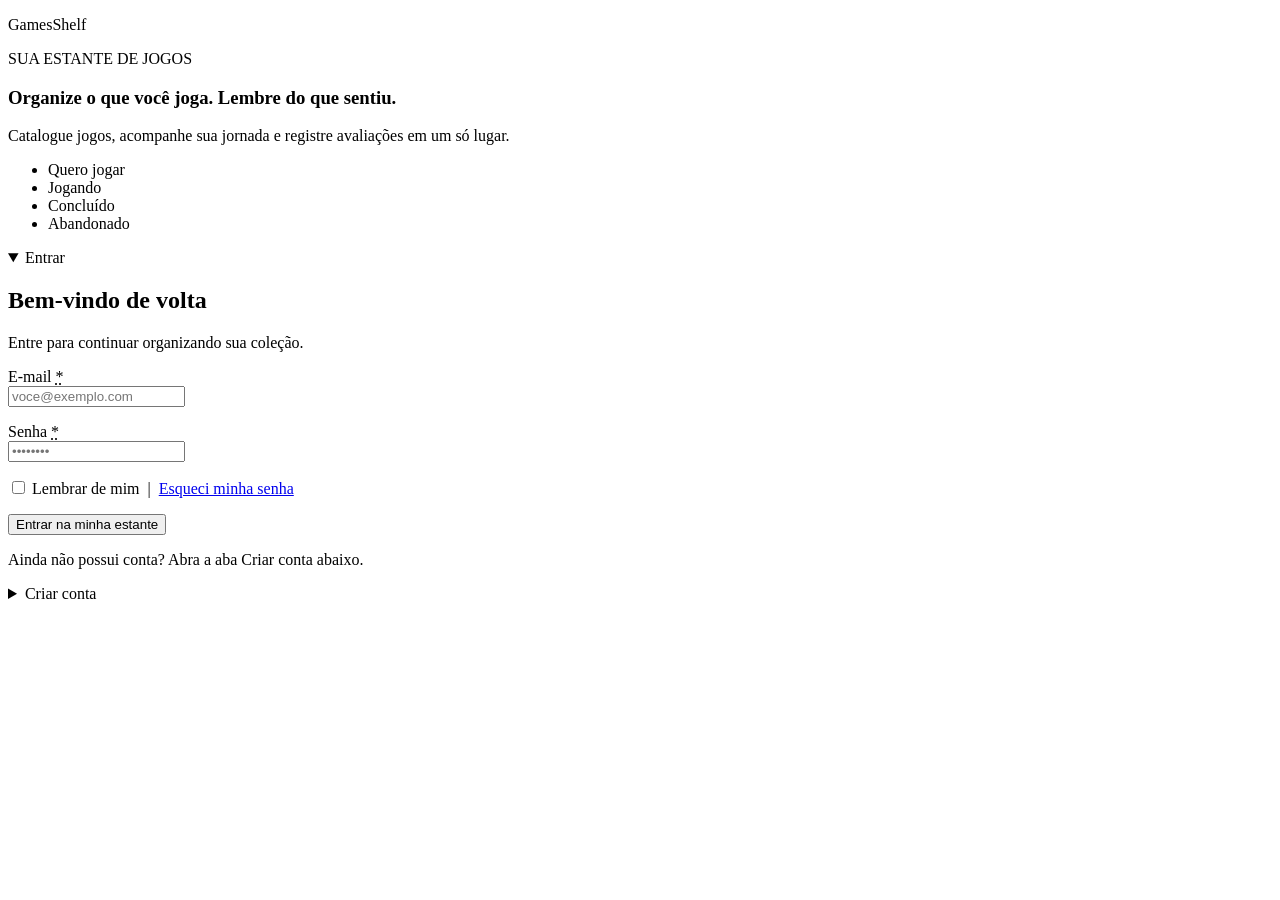
==== index.html @ 98ee95b5 "feat: adiciona página de login" ====
<!DOCTYPE html>
<html lang="pt-BR">
<head>
  <meta charset="UTF-8">
  <meta name="viewport" content="width=device-width, initial-scale=1">
  <title>GamesShelf</title>
</head>
<body>

  <aside>
    <header>
      <p> GamesShelf </p>
    </header>

    <section>
      <p> SUA ESTANTE DE JOGOS </p>
      <h1> Organize o que você joga. Lembre do que sentiu. </h1>
      <p> Catalogue jogos, acompanhe sua jornada e registre avaliações em um só lugar. </p>
      
      <ul>
        <li>Quero jogar</li>
        <li>Jogando</li>
        <li>Concluído</li>
        <li>Abandonado</li>
      </ul>
    
    </section>

  </aside>

  <main>

    <details name="acesso" open>
      <summary>Entrar</summary>

      <h2>Bem-vindo de volta</h2>
      <p>Entre para continuar organizando sua coleção.</p>
      <form action="#" method="post">

        <p>
          <label for="login-email">E-mail <abbr title="obrigatório">*</abbr></label><br>
          <input type="email" id="login-email" name="email" placeholder="voce@exemplo.com" autocomplete="email" required>
        </p>

        <p>
          <label for="login-senha">Senha <abbr title="obrigatório">*</abbr></label><br>
          <input type="password" id="login-senha" name="senha" placeholder="••••••••" autocomplete="current-password" required>
        </p>

        <p>
          <label><input type="checkbox" name="lembrar"> Lembrar de mim</label>
          &nbsp;|&nbsp;
          <a href="#">Esqueci minha senha</a>
        </p>

        <p><button type="submit">Entrar na minha estante</button></p>
      </form>

      <p>Ainda não possui conta? Abra a aba Criar conta abaixo.</p>
    </details>

    <details name="acesso">
      <summary>Criar conta</summary>

      <h2>Crie sua estante</h2>
      <p>Leva menos de um minuto para começar a catalogar.</p>

      <form action="#" method="post">
        <p>
          <label for="signup-nome">Nome <abbr title="obrigatório">*</abbr></label><br>
          <input type="text" id="signup-nome" name="nome" placeholder="Como devemos te chamar?" autocomplete="name" required>
        </p>

        <p>
          <label for="signup-email">E-mail <abbr title="obrigatório">*</abbr></label><br>
          <input type="email" id="signup-email" name="email" placeholder="voce@exemplo.com" autocomplete="email" required>
        </p>

        <p>
          <label for="signup-senha">Senha <abbr title="obrigatório">*</abbr></label><br>
          <input type="password" id="signup-senha" name="senha" placeholder="Mínimo de 8 caracteres" autocomplete="new-password" minlength="8" required>
        </p>

        <p><button type="submit">Criar conta grátis</button></p>
      </form>
    </details>

  </main>

</body>
</html>
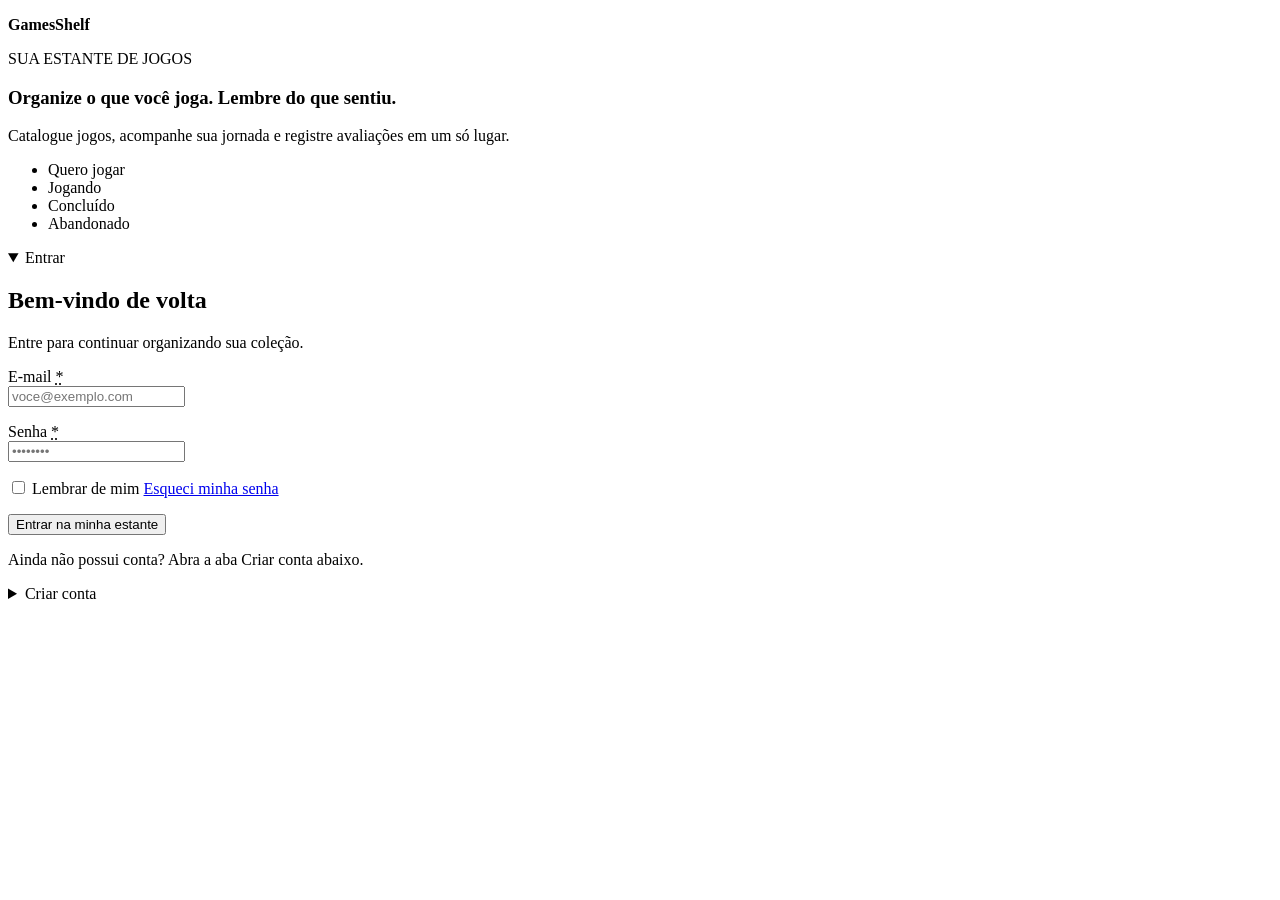
==== commit 4ae88d13: "feat: corrige encaminhamentos" ====
--- a/index.html
+++ b/index.html
@@ -8,11 +8,13 @@
 <body>
 
   <aside>
+
     <header>
-      <p> GamesShelf </p>
+      <p><strong> GamesShelf </strong></p>
     </header>
 
     <section>
+
       <p> SUA ESTANTE DE JOGOS </p>
       <h1> Organize o que você joga. Lembre do que sentiu. </h1>
       <p> Catalogue jogos, acompanhe sua jornada e registre avaliações em um só lugar. </p>
@@ -34,22 +36,24 @@
       <summary>Entrar</summary>
 
       <h2>Bem-vindo de volta</h2>
+      
       <p>Entre para continuar organizando sua coleção.</p>
-      <form action="#" method="post">
+
+      <form action="pages/dashboard.html" method="get">
 
         <p>
           <label for="login-email">E-mail <abbr title="obrigatório">*</abbr></label><br>
-          <input type="email" id="login-email" name="email" placeholder="voce@exemplo.com" autocomplete="email" required>
+          <input type="email" id="login-email" name="email" placeholder="voce@exemplo.com" autocomplete="email">
         </p>
 
         <p>
           <label for="login-senha">Senha <abbr title="obrigatório">*</abbr></label><br>
-          <input type="password" id="login-senha" name="senha" placeholder="••••••••" autocomplete="current-password" required>
+          <input type="password" id="login-senha" placeholder="••••••••" autocomplete="current-password">
         </p>
 
         <p>
           <label><input type="checkbox" name="lembrar"> Lembrar de mim</label>
-          &nbsp;|&nbsp;
+          <span></span>
           <a href="#">Esqueci minha senha</a>
         </p>
 
@@ -57,35 +61,41 @@
       </form>
 
       <p>Ainda não possui conta? Abra a aba Criar conta abaixo.</p>
+
     </details>
 
     <details name="acesso">
+
       <summary>Criar conta</summary>
 
       <h2>Crie sua estante</h2>
+
       <p>Leva menos de um minuto para começar a catalogar.</p>
 
-      <form action="#" method="post">
+      <form action="pages/dashboard.html" method="get">
+
         <p>
           <label for="signup-nome">Nome <abbr title="obrigatório">*</abbr></label><br>
-          <input type="text" id="signup-nome" name="nome" placeholder="Como devemos te chamar?" autocomplete="name" required>
+          <input type="text" id="signup-nome" name="nome" placeholder="Como devemos te chamar?" autocomplete="name">
         </p>
 
         <p>
           <label for="signup-email">E-mail <abbr title="obrigatório">*</abbr></label><br>
-          <input type="email" id="signup-email" name="email" placeholder="voce@exemplo.com" autocomplete="email" required>
+          <input type="email" id="signup-email" name="email" placeholder="voce@exemplo.com" autocomplete="email">
         </p>
 
         <p>
           <label for="signup-senha">Senha <abbr title="obrigatório">*</abbr></label><br>
-          <input type="password" id="signup-senha" name="senha" placeholder="Mínimo de 8 caracteres" autocomplete="new-password" minlength="8" required>
+          <input type="password" id="signup-senha" placeholder="Mínimo de 8 caracteres" autocomplete="new-password" minlength="8">
         </p>
 
         <p><button type="submit">Criar conta grátis</button></p>
+
       </form>
+      
     </details>
 
   </main>
 
 </body>
-</html>
+</html>
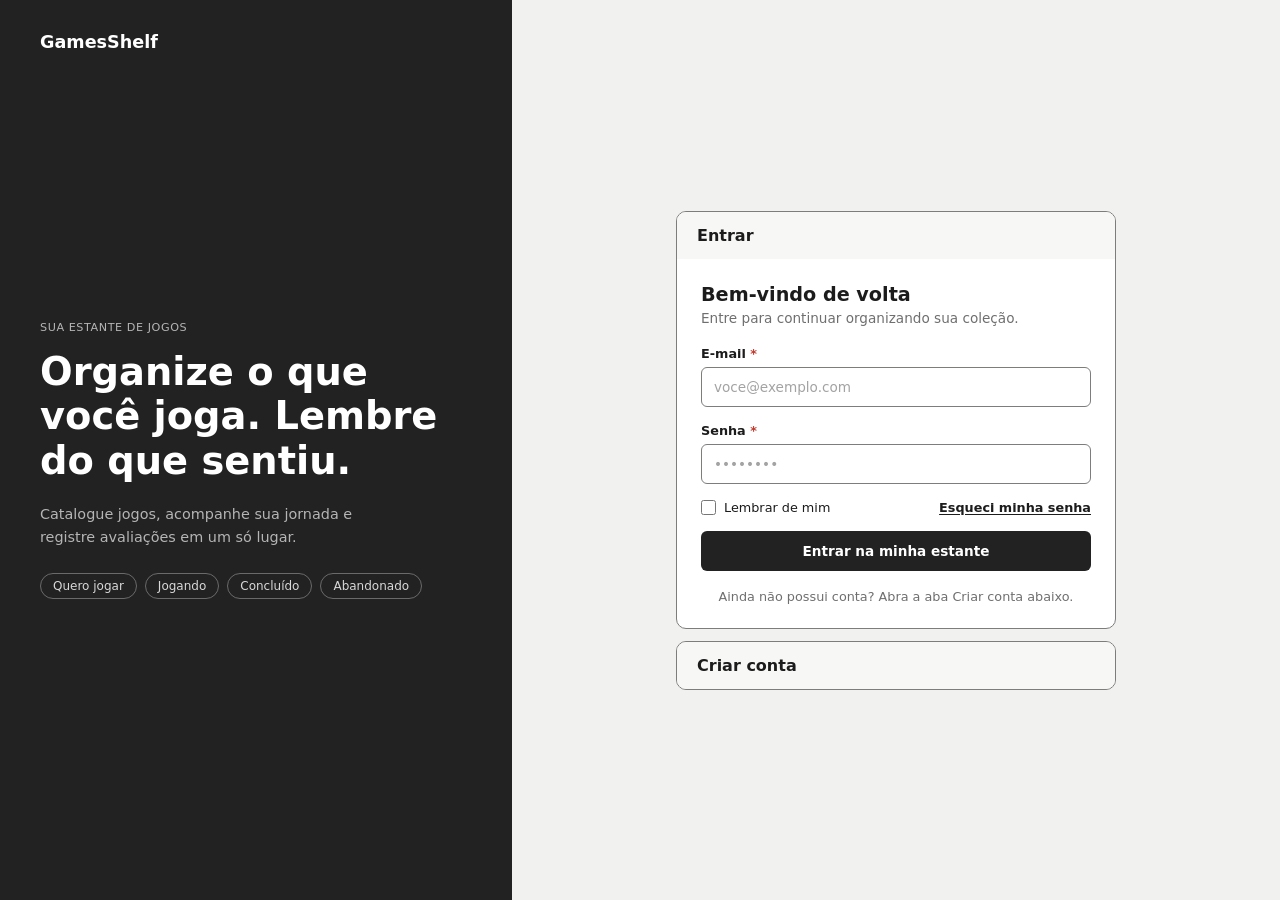
==== commit 58de9fda: "feat: adiciona css e corrige gramatica no index" ====
--- a/index.html
+++ b/index.html
@@ -3,93 +3,95 @@
 <head>
   <meta charset="UTF-8">
   <meta name="viewport" content="width=device-width, initial-scale=1">
+  <link rel="stylesheet" href="assets/css/style.css">
   <title>GamesShelf</title>
 </head>
-<body>
 
-  <aside>
+<body class="pagina-acesso">
 
-    <header>
-      <p><strong> GamesShelf </strong></p>
+  <aside class="painel-marca">
+
+    <header class="marca">
+      <p class="marca__nome"><strong> GamesShelf </strong></p>
     </header>
 
-    <section>
+    <section class="apresentacao">
 
-      <p> SUA ESTANTE DE JOGOS </p>
-      <h1> Organize o que você joga. Lembre do que sentiu. </h1>
-      <p> Catalogue jogos, acompanhe sua jornada e registre avaliações em um só lugar. </p>
+      <p class="apresentacao__rotulo"> SUA ESTANTE DE JOGOS </p>
+      <h1 class="apresentacao__titulo"> Organize o que você joga. Lembre do que sentiu. </h1>
+      <p class="apresentacao__texto"> Catalogue jogos, acompanhe sua jornada e registre avaliações em um só lugar. </p>
       
-      <ul>
-        <li>Quero jogar</li>
-        <li>Jogando</li>
-        <li>Concluído</li>
-        <li>Abandonado</li>
+      <ul class="tags">
+        <li class="tags__item">Quero jogar</li>
+        <li class="tags__item">Jogando</li>
+        <li class="tags__item">Concluído</li>
+        <li class="tags__item">Abandonado</li>
       </ul>
     
     </section>
 
   </aside>
 
-  <main>
+  <main class="painel-acesso">
 
-    <details name="acesso" open>
-      <summary>Entrar</summary>
+    <details class="aba aba--login" name="acesso" open>
+      <summary class="aba__titulo">Entrar</summary>
 
-      <h2>Bem-vindo de volta</h2>
+      <h2 class="aba__chamada">Bem-vindo de volta</h2>
       
-      <p>Entre para continuar organizando sua coleção.</p>
+      <p class="aba__descricao">Entre para continuar organizando sua coleção.</p>
 
-      <form action="pages/dashboard.html" method="get">
+      <form class="formulario formulario--login" action="pages/dashboard.html" method="get">
 
-        <p>
-          <label for="login-email">E-mail <abbr title="obrigatório">*</abbr></label><br>
-          <input type="email" id="login-email" name="email" placeholder="voce@exemplo.com" autocomplete="email">
+        <p class="campo">
+          <label class="campo__rotulo" for="login-email">E-mail <abbr class="campo__obrigatorio" title="obrigatório">*</abbr></label>
+          <input class="campo__input" type="email" id="login-email" name="email" placeholder="voce@exemplo.com" autocomplete="email">
         </p>
 
-        <p>
-          <label for="login-senha">Senha <abbr title="obrigatório">*</abbr></label><br>
-          <input type="password" id="login-senha" placeholder="••••••••" autocomplete="current-password">
+        <p class="campo">
+          <label class="campo__rotulo" for="login-senha">Senha <abbr class="campo__obrigatorio" title="obrigatório">*</abbr></label>
+          <input class="campo__input" type="password" id="login-senha" placeholder="••••••••" autocomplete="current-password">
         </p>
 
-        <p>
-          <label><input type="checkbox" name="lembrar"> Lembrar de mim</label>
-          <span></span>
-          <a href="#">Esqueci minha senha</a>
+        <p class="formulario__opcoes">
+          <label class="opcao"><input class="opcao__input" type="checkbox" name="lembrar"> Lembrar de mim</label>
+          <span class="formulario__separador"></span>
+          <a class="link" href="#">Esqueci minha senha</a>
         </p>
 
-        <p><button type="submit">Entrar na minha estante</button></p>
+        <p class="formulario__acoes"><button class="botao botao--principal" type="submit">Entrar na minha estante</button></p>
       </form>
 
-      <p>Ainda não possui conta? Abra a aba Criar conta abaixo.</p>
+      <p class="aba__rodape">Ainda não possui conta? Abra a aba Criar conta abaixo.</p>
 
     </details>
 
-    <details name="acesso">
+    <details class="aba aba--cadastro" name="acesso">
 
-      <summary>Criar conta</summary>
+      <summary class="aba__titulo">Criar conta</summary>
 
-      <h2>Crie sua estante</h2>
+      <h2 class="aba__chamada">Crie sua estante</h2>
 
-      <p>Leva menos de um minuto para começar a catalogar.</p>
+      <p class="aba__descricao">Leva menos de um minuto para começar a catalogar.</p>
 
-      <form action="pages/dashboard.html" method="get">
+      <form class="formulario formulario--cadastro" action="pages/dashboard.html" method="get">
 
-        <p>
-          <label for="signup-nome">Nome <abbr title="obrigatório">*</abbr></label><br>
-          <input type="text" id="signup-nome" name="nome" placeholder="Como devemos te chamar?" autocomplete="name">
+        <p class="campo">
+          <label class="campo__rotulo" for="signup-nome">Nome <abbr class="campo__obrigatorio" title="obrigatório">*</abbr></label><br>
+          <input class="campo__input" type="text" id="signup-nome" name="nome" placeholder="Como devemos te chamar?" autocomplete="name">
         </p>
 
-        <p>
-          <label for="signup-email">E-mail <abbr title="obrigatório">*</abbr></label><br>
-          <input type="email" id="signup-email" name="email" placeholder="voce@exemplo.com" autocomplete="email">
+        <p class="campo">
+          <label class="campo__rotulo" for="signup-email">E-mail <abbr class="campo__obrigatorio" title="obrigatório">*</abbr></label>
+          <input class="campo__input" type="email" id="signup-email" name="email" placeholder="voce@exemplo.com" autocomplete="email">
         </p>
 
-        <p>
-          <label for="signup-senha">Senha <abbr title="obrigatório">*</abbr></label><br>
-          <input type="password" id="signup-senha" placeholder="Mínimo de 8 caracteres" autocomplete="new-password" minlength="8">
+        <p class="campo">
+          <label class="campo__rotulo" for="signup-senha">Senha <abbr class="campo__obrigatorio" title="obrigatório">*</abbr></label>
+          <input class="campo__input" type="password" id="signup-senha" placeholder="Mínimo de 8 caracteres" autocomplete="new-password" minlength="8">
         </p>
 
-        <p><button type="submit">Criar conta grátis</button></p>
+        <p class="formulario__acoes"><button class="botao botao--principal" type="submit">Criar conta grátis</button></p>
 
       </form>
       
--- a/assets/css/style.css
+++ b/assets/css/style.css
@@ -0,0 +1,243 @@
+:root {
+  --fundo-escuro: #222222;
+  --fundo-claro: #f1f1ef;
+  --branco: #ffffff;
+  --texto: #1c1c1c;
+  --texto-suave: #6f6f6f;
+  --texto-claro: #b5b5b5;
+  --borda-forte: #7d7d7b;
+  --erro: #c0392b;
+  --foco: #1c6ef2;
+}
+
+
+* {
+  box-sizing: border-box;
+  margin: 0;
+  padding: 0;
+}
+
+
+.pagina-acesso {
+  font-family: system-ui, "Segoe UI", sans-serif;
+  color: var(--texto);
+  background: var(--fundo-claro);
+  min-height: 100vh;
+  display: grid;
+  grid-template-columns: 40% 1fr; 
+}
+
+.painel-marca {
+  background: var(--fundo-escuro);
+  color: var(--branco);
+  padding: 32px 40px;
+  display: flex;
+  flex-direction: column;
+}
+
+.marca__nome {
+  font-size: 1.1rem;
+}
+
+.apresentacao {
+  margin-block: auto; 
+}
+
+.apresentacao__rotulo {
+  font-size: 0.7rem;
+  letter-spacing: 0.05em;
+  color: var(--texto-claro);
+  margin-bottom: 16px;
+}
+
+.apresentacao__titulo {
+  font-size: 2.4rem;
+  line-height: 1.15;
+  margin-bottom: 20px;
+}
+
+.apresentacao__texto {
+  font-size: 0.9rem;
+  line-height: 1.6;
+  color: var(--texto-claro);
+  max-width: 36ch;
+  margin-bottom: 24px;
+}
+
+
+.tags {
+  list-style: none;
+  display: flex;
+  flex-wrap: wrap;
+  gap: 8px;
+}
+
+.tags__item {
+  border: 1px solid #6a6a6a;
+  border-radius: 999px;
+  padding: 5px 12px;
+  font-size: 0.75rem;
+  color: #d8d8d8;
+}
+
+.painel-acesso {
+  display: flex;
+  flex-direction: column;
+  justify-content: center;
+  align-items: center;
+  gap: 12px;
+  padding: 32px 24px;
+}
+
+.aba {
+  width: 100%;
+  max-width: 440px;
+  background: var(--branco);
+  border: 1px solid var(--borda-forte);
+  border-radius: 10px;
+  overflow: hidden;
+}
+
+.aba__titulo {
+  list-style: none;
+  display: flex;
+  justify-content: space-between;
+  align-items: center;
+  padding: 14px 20px;
+  font-weight: 600;
+  background: #f7f7f5;
+  cursor: pointer;
+}
+
+.aba__chamada,
+.aba__descricao,
+.aba__rodape,
+.formulario {
+  margin-inline: 24px;
+}
+
+.aba__chamada {
+  font-size: 1.2rem;
+  margin-top: 24px;
+  margin-bottom: 4px;
+}
+
+.aba__descricao {
+  font-size: 0.85rem;
+  color: var(--texto-suave);
+  margin-bottom: 20px;
+}
+
+.aba__rodape {
+  font-size: 0.8rem;
+  color: var(--texto-suave);
+  text-align: center;
+  margin-top: 18px;
+  margin-bottom: 24px;
+}
+
+.formulario--cadastro {
+  margin-bottom: 24px;
+}
+
+.campo {
+  margin-bottom: 16px;
+}
+
+.campo__rotulo {
+  display: block;
+  font-size: 0.8rem;
+  font-weight: 600;
+  margin-bottom: 6px;
+}
+
+.campo__obrigatorio {
+  color: var(--erro);
+  text-decoration: none;
+}
+
+.campo__input {
+  width: 100%;
+  padding: 11px 12px;
+  font: inherit;
+  font-size: 0.85rem;
+  border: 1px solid var(--borda-forte);
+  border-radius: 6px;
+  background: var(--branco);
+}
+
+.campo__input::placeholder {
+  color: #a3a3a3;
+}
+
+.formulario__opcoes {
+  display: flex;
+  justify-content: space-between;
+  align-items: center;
+  font-size: 0.8rem;
+  margin-bottom: 16px;
+}
+
+.formulario__separador {
+  flex: 1; 
+}
+
+.formulario__acoes {
+  margin-bottom: 0;
+}
+
+.opcao {
+  display: flex;
+  align-items: center;
+  gap: 8px;
+  cursor: pointer;
+}
+
+.opcao__input {
+  width: 15px;
+  height: 15px;
+  accent-color: var(--fundo-escuro);
+}
+
+
+.link {
+  color: inherit;
+  font-weight: 600;
+  text-underline-offset: 2px;
+}
+
+.botao {
+  width: 100%;
+  padding: 12px;
+  font: inherit;
+  font-size: 0.85rem;
+  font-weight: 600;
+  border: 0;
+  border-radius: 6px;
+  cursor: pointer;
+}
+
+.botao--principal {
+  color: var(--branco);
+  background: var(--fundo-escuro);
+}
+
+.botao--principal:hover {
+  background: #000000;
+}
+
+
+@media (max-width: 860px) {
+  .pagina-acesso {
+    grid-template-columns: 1fr; 
+  }
+
+  .painel-marca {
+    padding: 24px;
+    gap: 32px;
+  }
+
+  .apresentacao__titulo {
+    font-size: 1.9rem;
+  }
+}
